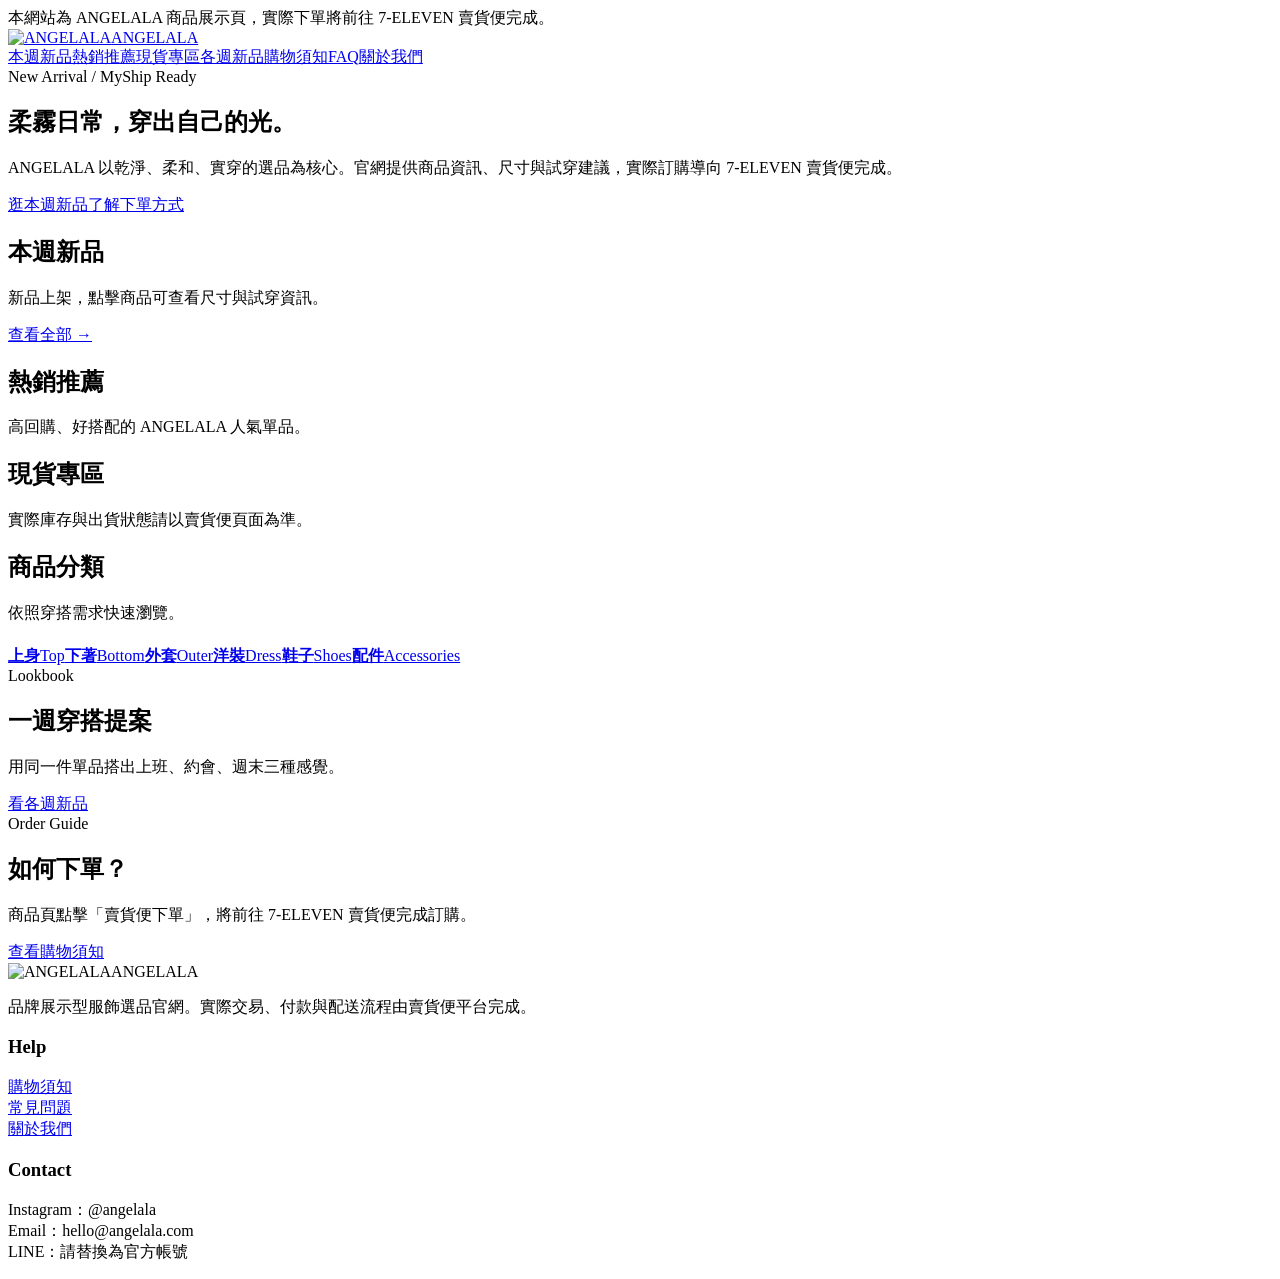
==== index.html @ af62d14d "Add files via upload" ====
﻿<!doctype html><html lang="zh-Hant"><head><meta charset="utf-8"><meta name="viewport" content="width=device-width,initial-scale=1"><link rel="stylesheet" href="assets/css/style.css"><title>ANGELALA｜服飾選品</title><meta name="description" content="ANGELALA 品牌展示型服飾官網，商品導流至 7-ELEVEN 賣貨便下單。"></head><body><div class="bar">本網站為 ANGELALA 商品展示頁，實際下單將前往 7-ELEVEN 賣貨便完成。</div><header class="header"><nav class="nav"><a class="logo" href="index.html"><img src="assets/img/angelala-logo.png" alt="ANGELALA"><span class="wordmark">ANGELALA</span></a><div class="menu"><a href="category.html">本週新品</a><a href="#hot">熱銷推薦</a><a href="#stock">現貨專區</a><a href="weeks.html">各週新品</a><a href="shopping-info.html">購物須知</a><a href="faq.html">FAQ</a><a href="about.html">關於我們</a></div></nav></header><main><section class="hero"><div class="heroText"><div class="eyebrow">New Arrival / MyShip Ready</div><h1>柔霧日常，穿出自己的光。</h1><p>ANGELALA 以乾淨、柔和、實穿的選品為核心。官網提供商品資訊、尺寸與試穿建議，實際訂購導向 7-ELEVEN 賣貨便完成。</p><div class="btns"><a class="btn primary" href="category.html">逛本週新品</a><a class="btn ghost" href="shopping-info.html">了解下單方式</a></div></div><div class="heroImg"></div></section><section class="section"><div class="sectionHead"><div><h2>本週新品</h2><p class="sub">新品上架，點擊商品可查看尺寸與試穿資訊。</p></div><a href="category.html">查看全部 →</a></div><div class="grid" data-new></div></section><section id="hot" class="section"><div class="sectionHead"><div><h2>熱銷推薦</h2><p class="sub">高回購、好搭配的 ANGELALA 人氣單品。</p></div></div><div class="grid" data-hot></div></section><section id="stock" class="section"><div class="sectionHead"><div><h2>現貨專區</h2><p class="sub">實際庫存與出貨狀態請以賣貨便頁面為準。</p></div></div><div class="grid" data-stock></div></section><section class="section"><h2>商品分類</h2><p class="sub">依照穿搭需求快速瀏覽。</p><div class="cats" style="margin-top:22px"><a class="cat" href="category.html"><b>上身</b><span>Top</span></a><a class="cat" href="category.html"><b>下著</b><span>Bottom</span></a><a class="cat" href="category.html"><b>外套</b><span>Outer</span></a><a class="cat" href="category.html"><b>洋裝</b><span>Dress</span></a><a class="cat" href="category.html"><b>鞋子</b><span>Shoes</span></a><a class="cat" href="category.html"><b>配件</b><span>Accessories</span></a></div></section><section class="section"><div class="look"><div class="lookCard"><div class="eyebrow">Lookbook</div><h2>一週穿搭提案</h2><p class="sub">用同一件單品搭出上班、約會、週末三種感覺。</p><a class="btn ghost" href="weeks.html">看各週新品</a></div><div class="lookCard"><div class="eyebrow">Order Guide</div><h2>如何下單？</h2><p class="sub">商品頁點擊「賣貨便下單」，將前往 7-ELEVEN 賣貨便完成訂購。</p><a class="btn primary" href="shopping-info.html">查看購物須知</a></div></div></section></main><footer class="footer"><div class="foot"><div><div class="logo brand-lockup"><img src="assets/img/angelala-logo.png" alt="ANGELALA"><span class="wordmark">ANGELALA</span></div><p>品牌展示型服飾選品官網。實際交易、付款與配送流程由賣貨便平台完成。</p></div><div><h3>Help</h3><p><a href="shopping-info.html">購物須知</a><br><a href="faq.html">常見問題</a><br><a href="about.html">關於我們</a></p></div><div><h3>Contact</h3><p>Instagram：@angelala<br>Email：hello@angelala.com<br>LINE：請替換為官方帳號</p></div></div></footer><script src="assets/js/data.js"></script><script src="assets/js/main.js"></script></body></html>
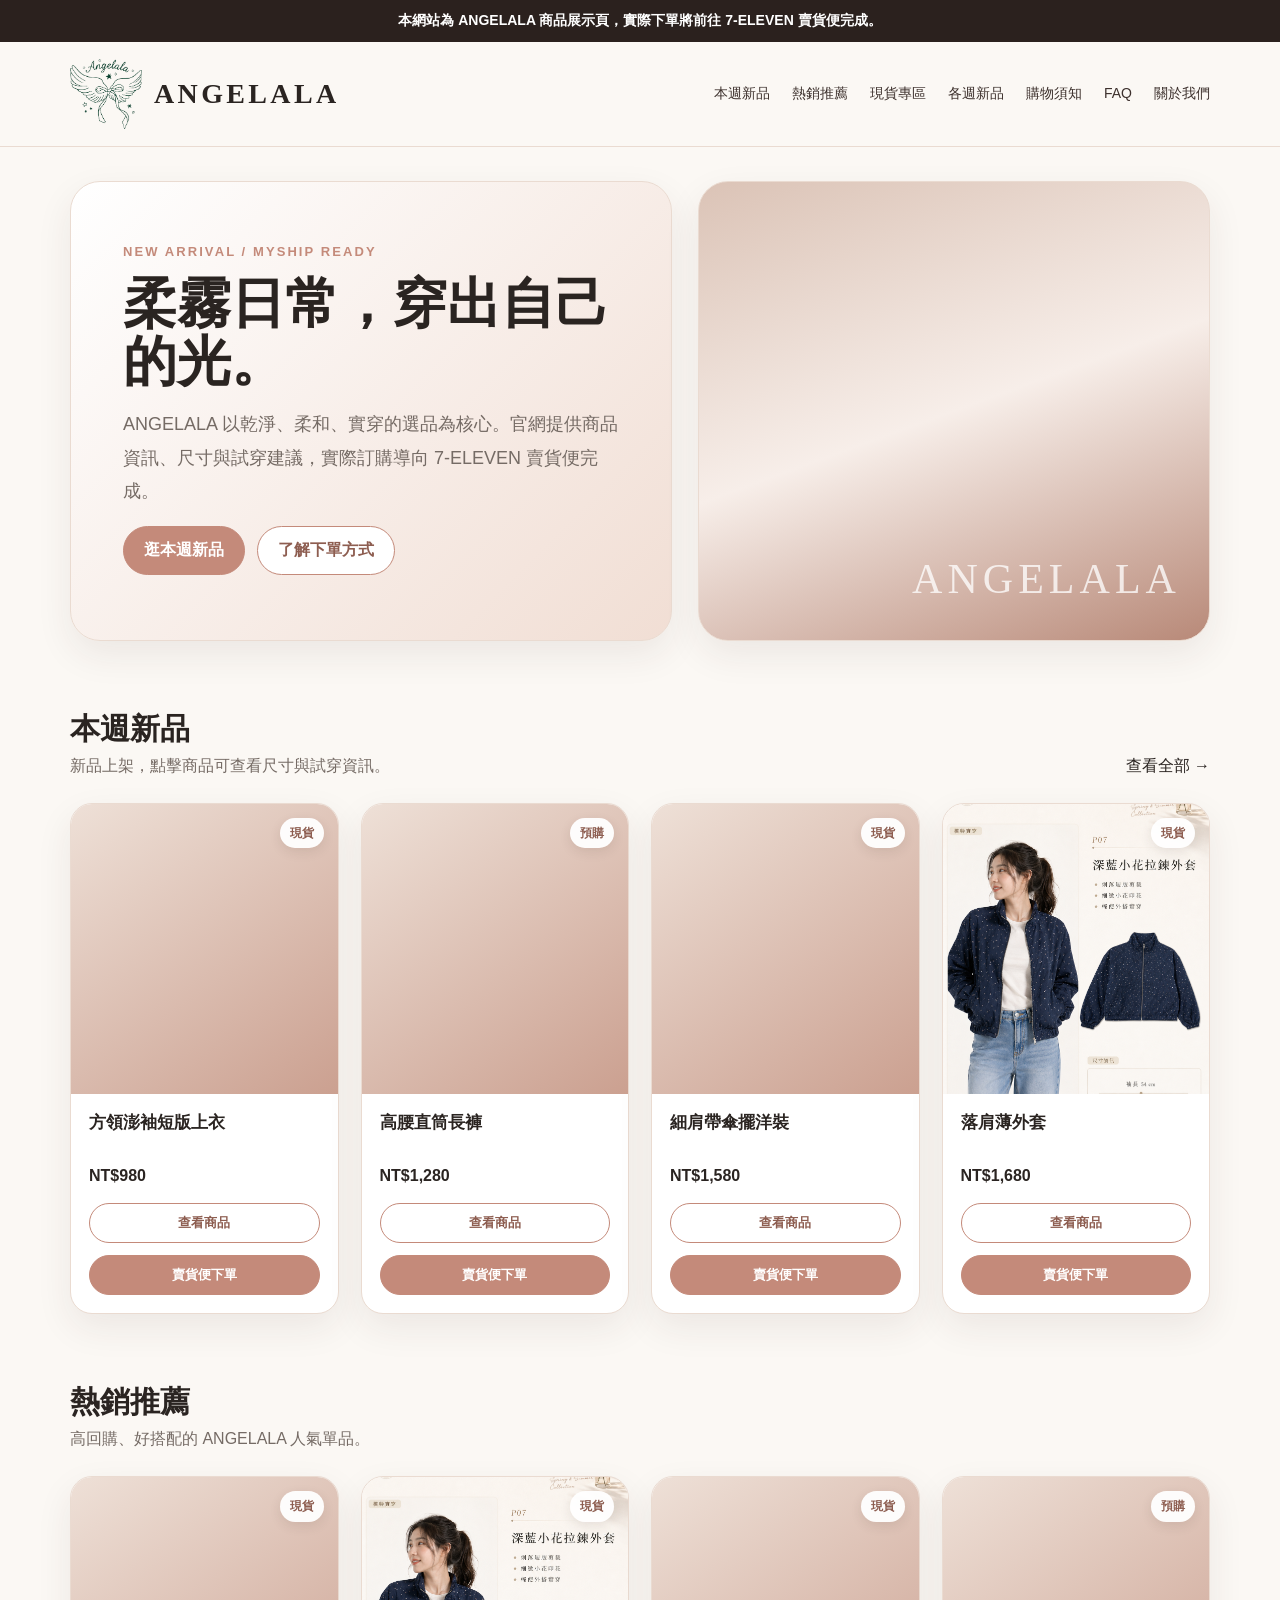
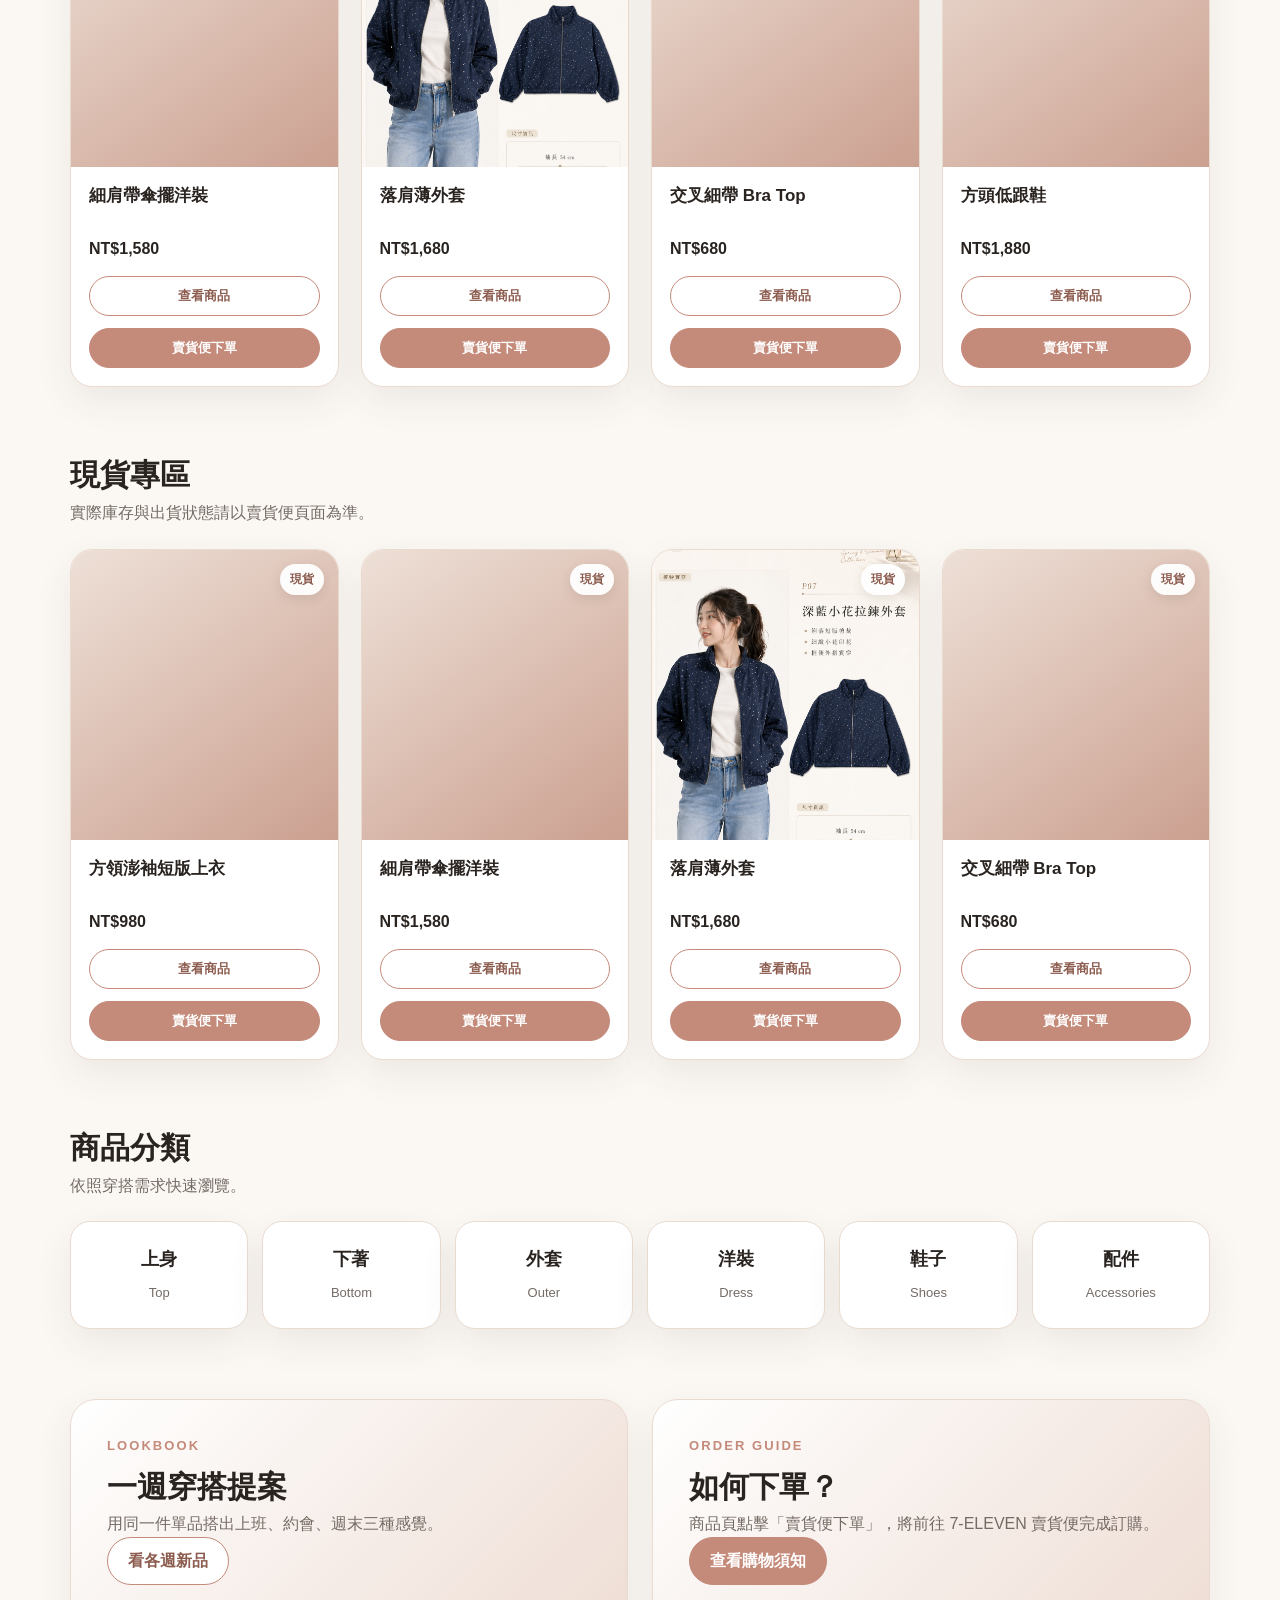
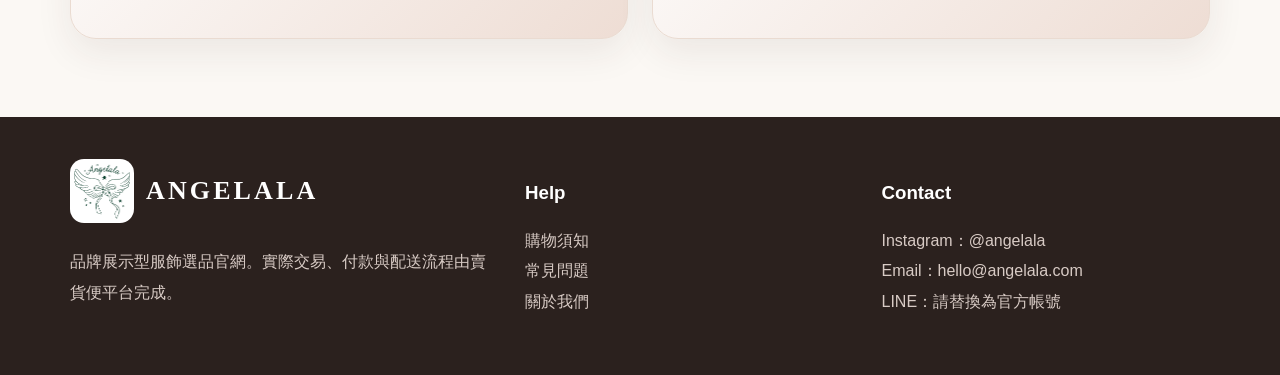
==== commit 74ed396c: "Add files via upload" ====
--- a/index.html
+++ b/index.html
@@ -1 +1 @@
-﻿<!doctype html><html lang="zh-Hant"><head><meta charset="utf-8"><meta name="viewport" content="width=device-width,initial-scale=1"><link rel="stylesheet" href="assets/css/style.css"><title>ANGELALA｜服飾選品</title><meta name="description" content="ANGELALA 品牌展示型服飾官網，商品導流至 7-ELEVEN 賣貨便下單。"></head><body><div class="bar">本網站為 ANGELALA 商品展示頁，實際下單將前往 7-ELEVEN 賣貨便完成。</div><header class="header"><nav class="nav"><a class="logo" href="index.html"><img src="assets/img/angelala-logo.png" alt="ANGELALA"><span class="wordmark">ANGELALA</span></a><div class="menu"><a href="category.html">本週新品</a><a href="#hot">熱銷推薦</a><a href="#stock">現貨專區</a><a href="weeks.html">各週新品</a><a href="shopping-info.html">購物須知</a><a href="faq.html">FAQ</a><a href="about.html">關於我們</a></div></nav></header><main><section class="hero"><div class="heroText"><div class="eyebrow">New Arrival / MyShip Ready</div><h1>柔霧日常，穿出自己的光。</h1><p>ANGELALA 以乾淨、柔和、實穿的選品為核心。官網提供商品資訊、尺寸與試穿建議，實際訂購導向 7-ELEVEN 賣貨便完成。</p><div class="btns"><a class="btn primary" href="category.html">逛本週新品</a><a class="btn ghost" href="shopping-info.html">了解下單方式</a></div></div><div class="heroImg"></div></section><section class="section"><div class="sectionHead"><div><h2>本週新品</h2><p class="sub">新品上架，點擊商品可查看尺寸與試穿資訊。</p></div><a href="category.html">查看全部 →</a></div><div class="grid" data-new></div></section><section id="hot" class="section"><div class="sectionHead"><div><h2>熱銷推薦</h2><p class="sub">高回購、好搭配的 ANGELALA 人氣單品。</p></div></div><div class="grid" data-hot></div></section><section id="stock" class="section"><div class="sectionHead"><div><h2>現貨專區</h2><p class="sub">實際庫存與出貨狀態請以賣貨便頁面為準。</p></div></div><div class="grid" data-stock></div></section><section class="section"><h2>商品分類</h2><p class="sub">依照穿搭需求快速瀏覽。</p><div class="cats" style="margin-top:22px"><a class="cat" href="category.html"><b>上身</b><span>Top</span></a><a class="cat" href="category.html"><b>下著</b><span>Bottom</span></a><a class="cat" href="category.html"><b>外套</b><span>Outer</span></a><a class="cat" href="category.html"><b>洋裝</b><span>Dress</span></a><a class="cat" href="category.html"><b>鞋子</b><span>Shoes</span></a><a class="cat" href="category.html"><b>配件</b><span>Accessories</span></a></div></section><section class="section"><div class="look"><div class="lookCard"><div class="eyebrow">Lookbook</div><h2>一週穿搭提案</h2><p class="sub">用同一件單品搭出上班、約會、週末三種感覺。</p><a class="btn ghost" href="weeks.html">看各週新品</a></div><div class="lookCard"><div class="eyebrow">Order Guide</div><h2>如何下單？</h2><p class="sub">商品頁點擊「賣貨便下單」，將前往 7-ELEVEN 賣貨便完成訂購。</p><a class="btn primary" href="shopping-info.html">查看購物須知</a></div></div></section></main><footer class="footer"><div class="foot"><div><div class="logo brand-lockup"><img src="assets/img/angelala-logo.png" alt="ANGELALA"><span class="wordmark">ANGELALA</span></div><p>品牌展示型服飾選品官網。實際交易、付款與配送流程由賣貨便平台完成。</p></div><div><h3>Help</h3><p><a href="shopping-info.html">購物須知</a><br><a href="faq.html">常見問題</a><br><a href="about.html">關於我們</a></p></div><div><h3>Contact</h3><p>Instagram：@angelala<br>Email：hello@angelala.com<br>LINE：請替換為官方帳號</p></div></div></footer><script src="assets/js/data.js"></script><script src="assets/js/main.js"></script></body></html>+﻿<!doctype html><html lang="zh-Hant"><head><meta charset="utf-8"><meta name="viewport" content="width=device-width,initial-scale=1"><link rel="stylesheet" href="assets/css/style.css?v=20260427-final2"><title>ANGELALA｜服飾選品</title><meta name="description" content="ANGELALA 品牌展示型服飾官網，商品導流至 7-ELEVEN 賣貨便下單。"></head><body><div class="bar">本網站為 ANGELALA 商品展示頁，實際下單將前往 7-ELEVEN 賣貨便完成。</div><header class="header"><nav class="nav"><a class="logo" href="index.html"><img src="assets/img/angelala-logo.png" alt="ANGELALA"><span class="wordmark">ANGELALA</span></a><div class="menu"><a href="category.html">本週新品</a><a href="#hot">熱銷推薦</a><a href="#stock">現貨專區</a><a href="weeks.html">各週新品</a><a href="shopping-info.html">購物須知</a><a href="faq.html">FAQ</a><a href="about.html">關於我們</a></div></nav></header><main><section class="hero"><div class="heroText"><div class="eyebrow">New Arrival / MyShip Ready</div><h1>柔霧日常，穿出自己的光。</h1><p>ANGELALA 以乾淨、柔和、實穿的選品為核心。官網提供商品資訊、尺寸與試穿建議，實際訂購導向 7-ELEVEN 賣貨便完成。</p><div class="btns"><a class="btn primary" href="category.html">逛本週新品</a><a class="btn ghost" href="shopping-info.html">了解下單方式</a></div></div><div class="heroImg"></div></section><section class="section"><div class="sectionHead"><div><h2>本週新品</h2><p class="sub">新品上架，點擊商品可查看尺寸與試穿資訊。</p></div><a href="category.html">查看全部 →</a></div><div class="grid" data-new></div></section><section id="hot" class="section"><div class="sectionHead"><div><h2>熱銷推薦</h2><p class="sub">高回購、好搭配的 ANGELALA 人氣單品。</p></div></div><div class="grid" data-hot></div></section><section id="stock" class="section"><div class="sectionHead"><div><h2>現貨專區</h2><p class="sub">實際庫存與出貨狀態請以賣貨便頁面為準。</p></div></div><div class="grid" data-stock></div></section><section class="section"><h2>商品分類</h2><p class="sub">依照穿搭需求快速瀏覽。</p><div class="cats" style="margin-top:22px"><a class="cat" href="category.html"><b>上身</b><span>Top</span></a><a class="cat" href="category.html"><b>下著</b><span>Bottom</span></a><a class="cat" href="category.html"><b>外套</b><span>Outer</span></a><a class="cat" href="category.html"><b>洋裝</b><span>Dress</span></a><a class="cat" href="category.html"><b>鞋子</b><span>Shoes</span></a><a class="cat" href="category.html"><b>配件</b><span>Accessories</span></a></div></section><section class="section"><div class="look"><div class="lookCard"><div class="eyebrow">Lookbook</div><h2>一週穿搭提案</h2><p class="sub">用同一件單品搭出上班、約會、週末三種感覺。</p><a class="btn ghost" href="weeks.html">看各週新品</a></div><div class="lookCard"><div class="eyebrow">Order Guide</div><h2>如何下單？</h2><p class="sub">商品頁點擊「賣貨便下單」，將前往 7-ELEVEN 賣貨便完成訂購。</p><a class="btn primary" href="shopping-info.html">查看購物須知</a></div></div></section></main><footer class="footer"><div class="foot"><div><div class="logo brand-lockup"><img src="assets/img/angelala-logo.png" alt="ANGELALA"><span class="wordmark">ANGELALA</span></div><p>品牌展示型服飾選品官網。實際交易、付款與配送流程由賣貨便平台完成。</p></div><div><h3>Help</h3><p><a href="shopping-info.html">購物須知</a><br><a href="faq.html">常見問題</a><br><a href="about.html">關於我們</a></p></div><div><h3>Contact</h3><p>Instagram：@angelala<br>Email：hello@angelala.com<br>LINE：請替換為官方帳號</p></div></div></footer><script src="assets/js/data.js?v=20260427-final2"></script><script src="assets/js/main.js?v=20260427-final2"></script></body></html>
--- a/assets/css/style.css
+++ b/assets/css/style.css
@@ -0,0 +1,993 @@
+:root {
+  --bg: #fbf8f4;
+  --card: #fff;
+  --ink: #2a2421;
+  --muted: #756b65;
+  --brand: #c48a7a;
+  --brand-dark: #8d5d50;
+  --line: #eadbd1;
+  --soft: #f5e9e1;
+  --footer: #2b211e;
+  --shadow: 0 14px 36px rgba(62, 42, 32, .08);
+}
+
+* { box-sizing: border-box; }
+
+html { scroll-behavior: smooth; }
+
+body {
+  margin: 0;
+  background: var(--bg);
+  color: var(--ink);
+  font-family: -apple-system, BlinkMacSystemFont, "Segoe UI", "Noto Sans TC", Arial, sans-serif;
+  line-height: 1.55;
+}
+
+a { color: inherit; text-decoration: none; }
+img { display: block; max-width: 100%; }
+
+.bar {
+  background: var(--footer);
+  color: #fff;
+  text-align: center;
+  padding: 10px 16px;
+  font-size: 14px;
+  font-weight: 700;
+}
+
+.header {
+  position: sticky;
+  top: 0;
+  z-index: 20;
+  background: rgba(251, 248, 244, .95);
+  backdrop-filter: blur(16px);
+  border-bottom: 1px solid var(--line);
+}
+
+.nav {
+  max-width: 1180px;
+  margin: 0 auto;
+  padding: 16px 20px;
+  display: flex;
+  align-items: center;
+  justify-content: space-between;
+  gap: 24px;
+}
+
+.logo,
+.brand-lockup {
+  display: inline-flex;
+  align-items: center;
+  gap: 12px;
+  min-width: 0;
+}
+
+.logo img {
+  width: 72px;
+  height: 72px;
+  object-fit: contain;
+  flex: 0 0 auto;
+}
+
+.wordmark {
+  font-family: Georgia, "Times New Roman", serif;
+  font-size: 28px;
+  font-weight: 700;
+  line-height: 1;
+  letter-spacing: .12em;
+  color: var(--ink);
+}
+
+.menu {
+  display: flex;
+  align-items: center;
+  justify-content: flex-end;
+  gap: 22px;
+  color: #3d312d;
+  font-size: 14px;
+  white-space: nowrap;
+}
+
+.menu a:hover { color: var(--brand); }
+
+.hero {
+  max-width: 1180px;
+  margin: 34px auto 0;
+  padding: 0 20px;
+  display: grid;
+  grid-template-columns: minmax(0, 1.08fr) minmax(320px, .92fr);
+  gap: 26px;
+  align-items: stretch;
+}
+
+.heroText {
+  background: linear-gradient(135deg, #fff 0%, #f1ded4 100%);
+  border: 1px solid var(--line);
+  border-radius: 30px;
+  padding: 60px 52px;
+  box-shadow: var(--shadow);
+}
+
+.eyebrow {
+  margin-bottom: 12px;
+  color: var(--brand);
+  font-size: 13px;
+  font-weight: 800;
+  letter-spacing: .16em;
+  text-transform: uppercase;
+}
+
+.hero h1 {
+  margin: 0 0 16px;
+  font-size: 54px;
+  line-height: 1.08;
+}
+
+.hero p,
+.sub,
+.detailDesc {
+  color: var(--muted);
+}
+
+.hero p {
+  max-width: 620px;
+  font-size: 18px;
+  line-height: 1.85;
+}
+
+.heroImg {
+  min-height: 460px;
+  border: 1px solid var(--line);
+  border-radius: 30px;
+  background: linear-gradient(160deg, #dbc3b6, #f7eee9 50%, #b88978);
+  position: relative;
+  overflow: hidden;
+  box-shadow: var(--shadow);
+}
+
+.heroImg::after {
+  content: "ANGELALA";
+  position: absolute;
+  right: 28px;
+  bottom: 28px;
+  color: rgba(255, 255, 255, .76);
+  font-family: Georgia, "Times New Roman", serif;
+  font-size: 42px;
+  letter-spacing: .12em;
+}
+
+.btns,
+.actions {
+  display: flex;
+  gap: 12px;
+  flex-wrap: wrap;
+}
+
+.btn {
+  display: inline-flex;
+  align-items: center;
+  justify-content: center;
+  min-height: 44px;
+  border: 1px solid var(--brand);
+  border-radius: 999px;
+  padding: 11px 20px;
+  color: var(--brand-dark);
+  background: #fff;
+  font-weight: 800;
+  text-align: center;
+  transition: transform .18s ease, box-shadow .18s ease, background .18s ease;
+}
+
+.btn.primary {
+  background: var(--brand);
+  color: #fff;
+}
+
+.btn:hover {
+  transform: translateY(-1px);
+  box-shadow: 0 10px 22px rgba(196, 138, 122, .22);
+}
+
+.section,
+.pageHero,
+.productPage {
+  max-width: 1180px;
+  margin-left: auto;
+  margin-right: auto;
+}
+
+.section {
+  margin-top: 70px;
+  padding: 0 20px;
+}
+
+.sectionHead {
+  display: flex;
+  align-items: flex-end;
+  justify-content: space-between;
+  gap: 18px;
+  margin-bottom: 24px;
+}
+
+.section h2,
+.pageHero h1 {
+  margin: 0;
+  font-size: 30px;
+  line-height: 1.18;
+}
+
+.sub {
+  margin: 8px 0 0;
+}
+
+.grid {
+  display: grid;
+  grid-template-columns: repeat(4, minmax(0, 1fr));
+  gap: 22px;
+}
+
+.card {
+  overflow: hidden;
+  border: 1px solid var(--line);
+  border-radius: 22px;
+  background: var(--card);
+  box-shadow: var(--shadow);
+}
+
+.productImg {
+  position: relative;
+  display: block;
+  height: 290px;
+  background: linear-gradient(145deg, #eee0d7, #cba090);
+}
+
+.productImg img {
+  width: 100%;
+  height: 100%;
+  object-fit: cover;
+}
+
+.productImg span {
+  position: absolute;
+  top: 14px;
+  right: 14px;
+  border-radius: 999px;
+  padding: 6px 10px;
+  background: rgba(255, 255, 255, .95);
+  color: var(--brand-dark);
+  font-size: 12px;
+  font-weight: 800;
+  box-shadow: 0 4px 12px rgba(62, 42, 32, .1);
+}
+
+.productBody {
+  padding: 18px;
+}
+
+.productBody h3 {
+  min-height: 44px;
+  margin: 0 0 8px;
+  font-size: 17px;
+  line-height: 1.35;
+}
+
+.price {
+  margin-bottom: 14px;
+  font-weight: 900;
+}
+
+.actions .btn {
+  flex: 1 1 120px;
+  min-height: 40px;
+  padding: 9px 12px;
+  font-size: 13px;
+}
+
+.cats {
+  display: grid;
+  grid-template-columns: repeat(6, minmax(0, 1fr));
+  gap: 14px;
+}
+
+.cat {
+  border: 1px solid var(--line);
+  border-radius: 20px;
+  background: #fff;
+  padding: 24px 12px;
+  text-align: center;
+  box-shadow: var(--shadow);
+}
+
+.cat b {
+  display: block;
+  margin-bottom: 6px;
+  font-size: 18px;
+}
+
+.cat span {
+  color: var(--muted);
+  font-size: 13px;
+}
+
+.look {
+  display: grid;
+  grid-template-columns: repeat(2, minmax(0, 1fr));
+  gap: 24px;
+}
+
+.lookCard,
+.qa,
+.details,
+.pageHero,
+.infoBox,
+.note {
+  border: 1px solid var(--line);
+  background: #fff;
+}
+
+.lookCard {
+  min-height: 240px;
+  border-radius: 26px;
+  padding: 36px;
+  background: linear-gradient(135deg, #fff, #eeddd4);
+  box-shadow: var(--shadow);
+}
+
+.pageHero {
+  margin-top: 34px;
+  padding: 40px 20px;
+  border-radius: 26px;
+  box-shadow: var(--shadow);
+}
+
+.filter {
+  display: flex;
+  flex-wrap: wrap;
+  gap: 10px;
+  margin-bottom: 24px;
+}
+
+.pill {
+  border: 1px solid var(--line);
+  border-radius: 999px;
+  background: #fff;
+  padding: 10px 16px;
+  color: var(--muted);
+}
+
+.productPage {
+  margin-top: 42px;
+  padding: 0 20px;
+  display: grid;
+  grid-template-columns: minmax(0, 1.18fr) minmax(340px, .92fr);
+  gap: 28px;
+  align-items: start;
+}
+
+.galleryShell {
+  border: 1px solid var(--line);
+  border-radius: 26px;
+  background: #fff8f4;
+  padding: 16px;
+  box-shadow: var(--shadow);
+}
+
+.galleryMain {
+  position: relative;
+  overflow: hidden;
+  aspect-ratio: 4 / 5;
+  border-radius: 20px;
+  background: var(--soft);
+}
+
+.galleryImage {
+  width: 100%;
+  height: 100%;
+  object-fit: cover;
+}
+
+.galleryNav {
+  position: absolute;
+  top: 50%;
+  transform: translateY(-50%);
+  display: grid;
+  place-items: center;
+  width: 42px;
+  height: 42px;
+  border: 1px solid rgba(62, 42, 32, .14);
+  border-radius: 999px;
+  background: rgba(255, 255, 255, .9);
+  color: var(--ink);
+  font-size: 28px;
+  line-height: 1;
+  box-shadow: 0 8px 20px rgba(62, 42, 32, .12);
+}
+
+.galleryNav.prev { left: 14px; }
+.galleryNav.next { right: 14px; }
+
+.galleryCount {
+  position: absolute;
+  top: 14px;
+  left: 14px;
+  border: 1px solid rgba(62, 42, 32, .08);
+  border-radius: 999px;
+  background: rgba(255, 248, 244, .94);
+  color: var(--brand-dark);
+  padding: 6px 10px;
+  font-size: 12px;
+  font-weight: 800;
+}
+
+.thumbRow {
+  display: grid;
+  grid-template-columns: repeat(7, minmax(0, 1fr));
+  gap: 10px;
+  margin-top: 12px;
+}
+
+.thumb {
+  overflow: hidden;
+  aspect-ratio: 1;
+  border: 2px solid transparent;
+  border-radius: 13px;
+  background: #fff;
+  padding: 0;
+}
+
+.thumb img {
+  width: 100%;
+  height: 100%;
+  object-fit: cover;
+}
+
+.thumb.is-active {
+  border-color: var(--brand);
+  box-shadow: 0 6px 16px rgba(201, 143, 122, .18);
+}
+
+.details {
+  border-radius: 26px;
+  padding: 32px;
+  box-shadow: var(--shadow);
+}
+
+.details h1 {
+  margin: 8px 0 10px;
+  font-size: 34px;
+  line-height: 1.22;
+}
+
+.detailPrice {
+  margin-bottom: 12px;
+  font-size: 26px;
+}
+
+.detailDesc {
+  margin: 0;
+  line-height: 1.9;
+}
+
+.infoGrid {
+  display: grid;
+  grid-template-columns: repeat(2, minmax(0, 1fr));
+  gap: 12px;
+  margin: 20px 0;
+}
+
+.infoBox {
+  border-radius: 16px;
+  background: var(--bg);
+  padding: 14px;
+}
+
+.infoBox b,
+.infoBox span {
+  display: block;
+}
+
+.infoBox b {
+  margin-bottom: 5px;
+}
+
+.detailBuy {
+  width: 100%;
+  font-size: 17px;
+}
+
+.note {
+  border-color: #edd0c4;
+  border-radius: 16px;
+  background: #fff7f2;
+  color: #765348;
+  padding: 14px;
+  line-height: 1.75;
+}
+
+.table {
+  width: 100%;
+  border-collapse: collapse;
+  overflow: hidden;
+  border-radius: 18px;
+  background: #fff;
+}
+
+.table th,
+.table td {
+  border: 1px solid var(--line);
+  padding: 13px;
+  text-align: left;
+}
+
+.faq {
+  max-width: 900px;
+  margin: 40px auto;
+  padding: 0 20px;
+}
+
+.qa {
+  border-radius: 20px;
+  margin-bottom: 14px;
+  padding: 22px;
+  box-shadow: var(--shadow);
+}
+
+.footer {
+  margin-top: 78px;
+  background: var(--footer);
+  color: #fff;
+}
+
+.foot {
+  max-width: 1180px;
+  margin: 0 auto;
+  padding: 42px 20px;
+  display: grid;
+  grid-template-columns: 1.3fr 1fr 1fr;
+  gap: 28px;
+}
+
+.foot p,
+.foot a {
+  color: #d8cbc5;
+  line-height: 1.9;
+}
+
+.foot .logo img {
+  width: 64px;
+  height: 64px;
+  object-fit: contain;
+  background: #fff;
+  border-radius: 14px;
+  padding: 4px;
+}
+
+.foot .wordmark {
+  color: #fff;
+  font-size: 26px;
+}
+
+@media (max-width: 920px) {
+  .nav {
+    align-items: flex-start;
+    flex-direction: column;
+    gap: 12px;
+  }
+
+  .menu {
+    width: 100%;
+    justify-content: flex-start;
+    overflow-x: auto;
+    gap: 10px;
+    padding-bottom: 2px;
+    -webkit-overflow-scrolling: touch;
+    scrollbar-width: none;
+  }
+
+  .menu::-webkit-scrollbar { display: none; }
+
+  .menu a {
+    flex: 0 0 auto;
+    border: 1px solid var(--line);
+    border-radius: 999px;
+    background: #fff;
+    padding: 7px 11px;
+    font-size: 13px;
+  }
+
+  .hero,
+  .productPage,
+  .look,
+  .foot {
+    grid-template-columns: 1fr;
+  }
+
+  .hero {
+    gap: 18px;
+  }
+
+  .heroText {
+    padding: 42px 30px;
+  }
+
+  .hero h1 {
+    font-size: 42px;
+  }
+
+  .heroImg {
+    min-height: 320px;
+  }
+
+  .grid {
+    grid-template-columns: repeat(2, minmax(0, 1fr));
+  }
+
+  .cats {
+    grid-template-columns: repeat(3, minmax(0, 1fr));
+  }
+
+  .productPage {
+    gap: 20px;
+  }
+
+  .galleryMain {
+    aspect-ratio: 1 / 1;
+  }
+
+  .thumbRow {
+    grid-template-columns: repeat(5, minmax(0, 1fr));
+  }
+}
+
+@media (max-width: 560px) {
+  .bar {
+    padding: 8px 12px;
+    font-size: 12px;
+    line-height: 1.45;
+  }
+
+  .nav {
+    padding: 12px 14px;
+  }
+
+  .logo img {
+    width: 54px;
+    height: 54px;
+  }
+
+  .wordmark {
+    font-size: 21px;
+    letter-spacing: .08em;
+  }
+
+  .menu {
+    gap: 8px;
+  }
+
+  .menu a {
+    padding: 7px 10px;
+    font-size: 12px;
+  }
+
+  .hero,
+  .section,
+  .productPage {
+    padding-left: 14px;
+    padding-right: 14px;
+  }
+
+  .hero {
+    margin-top: 18px;
+  }
+
+  .heroText {
+    border-radius: 22px;
+    padding: 24px 18px;
+  }
+
+  .hero h1 {
+    font-size: 30px;
+  }
+
+  .hero p {
+    font-size: 15px;
+  }
+
+  .heroImg {
+    min-height: 220px;
+    border-radius: 22px;
+  }
+
+  .heroImg::after {
+    right: 16px;
+    bottom: 16px;
+    font-size: 25px;
+  }
+
+  .btns,
+  .actions {
+    flex-direction: column;
+  }
+
+  .btn,
+  .actions .btn {
+    width: 100%;
+  }
+
+  .section {
+    margin-top: 46px;
+  }
+
+  .sectionHead {
+    align-items: flex-start;
+    flex-direction: column;
+    gap: 8px;
+    margin-bottom: 18px;
+  }
+
+  .section h2,
+  .pageHero h1 {
+    font-size: 26px;
+  }
+
+  .grid {
+    grid-template-columns: 1fr;
+    gap: 16px;
+  }
+
+  .productImg {
+    height: 260px;
+  }
+
+  .productBody h3 {
+    min-height: 0;
+  }
+
+  .cats {
+    grid-template-columns: repeat(2, minmax(0, 1fr));
+    gap: 10px;
+  }
+
+  .cat {
+    border-radius: 16px;
+    padding: 18px 10px;
+  }
+
+  .lookCard {
+    min-height: 0;
+    border-radius: 20px;
+    padding: 22px;
+  }
+
+  .pageHero {
+    margin-top: 22px;
+    padding: 24px 16px;
+    border-radius: 20px;
+  }
+
+  .filter {
+    flex-wrap: nowrap;
+    overflow-x: auto;
+    padding-bottom: 4px;
+    -webkit-overflow-scrolling: touch;
+    scrollbar-width: none;
+  }
+
+  .filter::-webkit-scrollbar { display: none; }
+  .pill { flex: 0 0 auto; }
+
+  .productPage {
+    margin-top: 22px;
+    gap: 14px;
+  }
+
+  .galleryShell {
+    border-radius: 20px;
+    padding: 12px;
+  }
+
+  .galleryMain {
+    border-radius: 16px;
+  }
+
+  .galleryNav {
+    width: 36px;
+    height: 36px;
+    font-size: 24px;
+  }
+
+  .galleryNav.prev { left: 10px; }
+  .galleryNav.next { right: 10px; }
+
+  .thumbRow {
+    grid-template-columns: repeat(4, minmax(0, 1fr));
+    gap: 8px;
+  }
+
+  .details {
+    border-radius: 20px;
+    padding: 18px;
+  }
+
+  .details h1 {
+    font-size: 24px;
+  }
+
+  .detailPrice {
+    font-size: 22px;
+  }
+
+  .infoGrid {
+    grid-template-columns: 1fr;
+    gap: 10px;
+    margin: 16px 0;
+  }
+
+  .detailBuy {
+    font-size: 15px;
+    padding: 12px 16px;
+  }
+
+  .table {
+    font-size: 14px;
+  }
+
+  .table th,
+  .table td {
+    padding: 10px;
+  }
+
+  .qa {
+    padding: 18px;
+  }
+
+  .footer {
+    margin-top: 54px;
+  }
+
+  .foot {
+    padding: 28px 14px;
+    gap: 18px;
+  }
+
+  .foot .logo img {
+    width: 52px;
+    height: 52px;
+  }
+
+  .foot .wordmark {
+    font-size: 20px;
+  }
+}
+
+/* Final product-page guardrails for phone in-app browsers */
+html,
+body {
+  width: 100%;
+  max-width: 100%;
+  overflow-x: hidden;
+}
+
+.productPage,
+.galleryShell,
+.galleryMain,
+.details,
+.section,
+.pageHero,
+.footer,
+.foot {
+  min-width: 0;
+}
+
+@media (max-width: 1024px) {
+  .productPage {
+    display: flex;
+    flex-direction: column;
+    width: 100%;
+    max-width: 680px;
+    margin: 22px auto 0;
+    padding: 0 14px;
+    gap: 14px;
+  }
+
+  .galleryShell,
+  .details {
+    width: 100%;
+    max-width: 100%;
+  }
+
+  .galleryMain {
+    width: 100%;
+    aspect-ratio: 3 / 4;
+    background: #fff;
+  }
+
+  .galleryImage {
+    object-fit: contain;
+    background: #fff;
+  }
+
+  .thumbRow {
+    display: flex;
+    overflow-x: auto;
+    gap: 8px;
+    padding-bottom: 4px;
+    -webkit-overflow-scrolling: touch;
+    scrollbar-width: none;
+  }
+
+  .thumbRow::-webkit-scrollbar {
+    display: none;
+  }
+
+  .thumb {
+    width: 68px;
+    min-width: 68px;
+    flex: 0 0 68px;
+  }
+
+  .details {
+    padding: 18px;
+    border-radius: 20px;
+  }
+
+  .details h1 {
+    font-size: 26px;
+    line-height: 1.25;
+  }
+
+  .detailPrice {
+    font-size: 22px;
+  }
+
+  .infoGrid {
+    grid-template-columns: 1fr;
+  }
+
+  .detailBuy {
+    width: 100%;
+    white-space: normal;
+  }
+
+  .table {
+    display: block;
+    overflow-x: auto;
+    white-space: nowrap;
+  }
+}
+
+@media (max-width: 430px) {
+  .nav,
+  .hero,
+  .section,
+  .productPage,
+  .pageHero,
+  .foot {
+    padding-left: 12px;
+    padding-right: 12px;
+  }
+
+  .logo img {
+    width: 50px;
+    height: 50px;
+  }
+
+  .wordmark {
+    font-size: 19px;
+    letter-spacing: .06em;
+  }
+
+  .galleryShell {
+    padding: 10px;
+    border-radius: 18px;
+  }
+
+  .galleryNav {
+    width: 34px;
+    height: 34px;
+  }
+
+  .details h1 {
+    font-size: 24px;
+  }
+}
